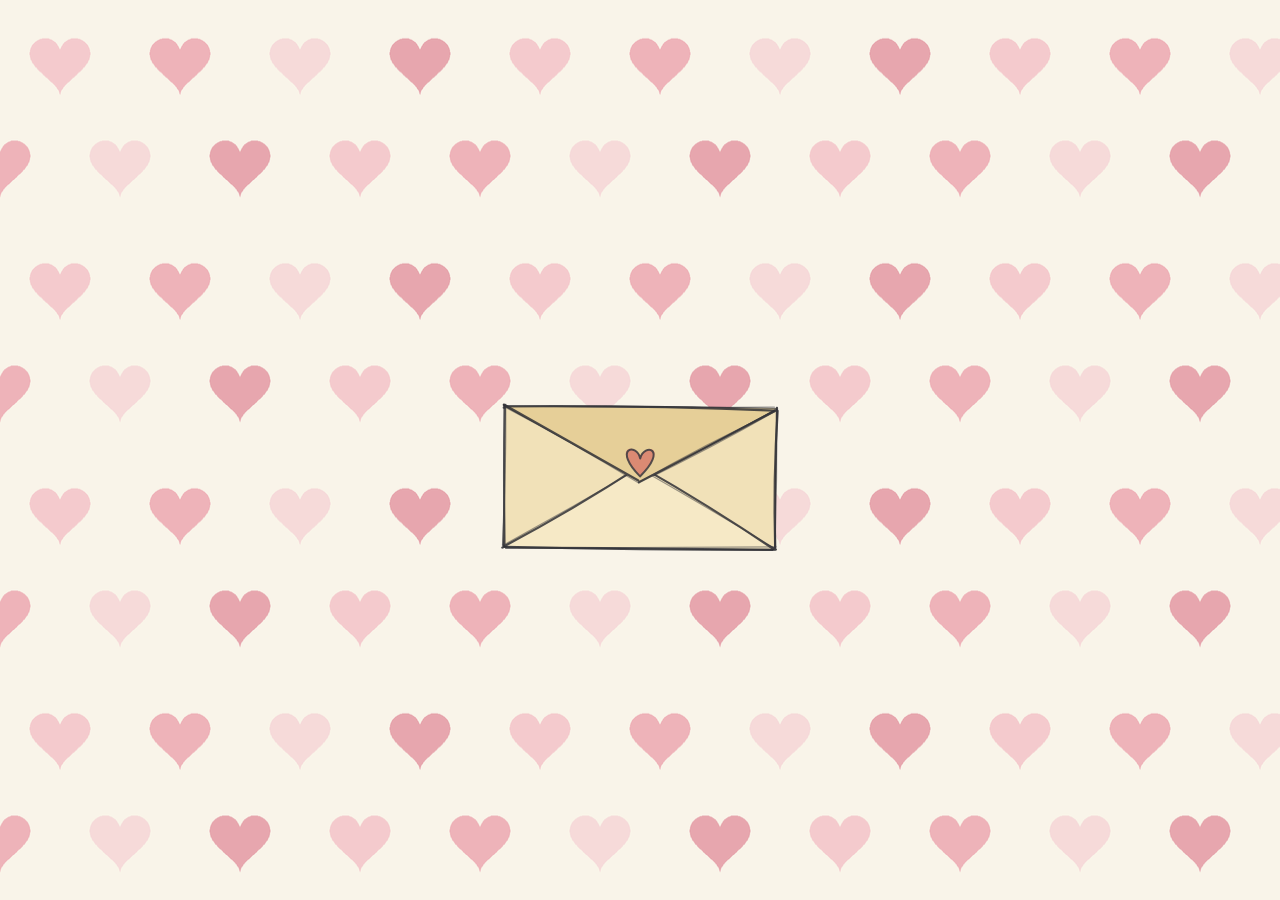
==== index.html @ 7e791c70 "Innit" ====
<!DOCTYPE html>
<html>

<head>
  <meta charset="utf-8">
  <meta name="viewport" content="width=device-width, initial-scale=1, viewport-fit=cover">
  <title>You're invited</title>
  <link href="style.css" rel="stylesheet">
</head>

<body>
  <div class="patron-container">
    <div class="patron-row"></div>
    <div class="patron-row"></div>
    <div class="patron-row"></div>
    <div class="patron-row"></div>
  </div>
  <canvas id="c" width="340" height="260"></canvas>

  <dialog id="box">
    <button id="close">Cerrar</button>
    <iframe id="page"></iframe>
  </dialog>

  <script src="script.js"></script>
</body>

</html>
---- style.css ----
:root {
    box-sizing: border-box;
    padding-top: env(safe-area-inset-top, 0px);
    padding-bottom: env(safe-area-inset-bottom, 0px);
    --color-bg: #f4efe3;

    --img-width: 1920px;
    --img-height: 220px;
    --time: 120s;
}

@media (max-width: 600px) {
    :root {
        --time: 80s;
        /* same visual speed on a smaller image */
    }
}

body {
    margin: 0;
    min-height: 100vh;
    display: flex;
    flex-direction: column;
    align-items: center;
    justify-content: center;
    background: var(--color-bg);
    color: #444;
    font-family: sans-serif;
}

canvas {
    max-width: 94%;
    cursor: pointer;
    z-index: 1;
}

p {
    font-size: 18px;
    margin-top: 8px;
    animation: pulse 1.6s ease-in-out infinite;
}

dialog {
    width: 80vw;
    max-width: none;
    height: 100dvh;
    max-height: none;
    margin: 0 auto;
    padding: 0;
    border: 3px solid #555;
    border-radius: 4px;
    background: var(--color-bg);
    overflow: hidden;
    z-index: 99;
}

dialog::backdrop {
    background: rgba(40, 35, 30, .55);
}

iframe {
    width: 100%;
    height: 100%;
    border: 0;
    background: var(--color-bg);
    display: block;
}

button {
    position: absolute;
    top: 10px;
    right: 10px;
    padding: 6px 14px;
    font-size: 16px;
    border: 2px solid #555;
    border-radius: 6px;
    background: var(--color-bg);
    color: #444;
    cursor: pointer;
}

.patron-container {
    position: fixed;
    top: 0;
    /* Asegura que empiece arriba */
    left: 0;
    /* Asegura que empiece a la izquierda */
    display: flex;
    flex-direction: column;
    width: 100vw;
    height: 100vh;
}

.patron-row {
    z-index: -1;
    flex: 1;
    width: 100%;
    max-height: 100%;
    background-image: url('./res/public/hearts_strip.png');
    background-repeat: repeat-x;
    opacity: 0.5;
    aspect-ratio: calc(var(--img-height) * (var(--img-width) / var(--img-height)));;
    background-size: var(--img-width) 100%;
    /* Centramos verticalmente la tira de imágenes dentro de la fila */
    background-position: 0 center;
    background-blend-mode: color;
    image-rendering: optimizeQuality;
}

dialog[open] {
    animation: pop .35s ease-out;
}

@keyframes pulse {
    50% {
        transform: scale(1.08);
        opacity: .6;
    }
}

@keyframes pop {
    from {
        transform: scale(.9) translateY(30px);
        opacity: 0;
    }
}

@media (prefers-reduced-motion: reduce) {

    p,
    dialog[open],
    .patron-row {
        /* También frena el fondo si el usuario prefiere sin movimiento */
        animation: none;
    }
}

@media (max-width:600px) {
    dialog {
        width: 100vw;
    }
}

/* --- CONFIGURACIÓN DE LAS ANIMACIONES ALTERNAS --- */
.patron-row:nth-child(odd) {
    animation: moveLeft var(--time) linear infinite;
}

.patron-row:nth-child(even) {
    animation: moveRight var(--time) linear infinite;
}

/* Animación puramente horizontal hacia la IZQUIERDA */
@keyframes moveLeft {
    from {
        background-position-x: 0;
    }

    to {
        /* Valor negativo para desplazar hacia la izquierda de forma limpia */
        background-position-x: calc(-1 * var(--img-width));
    }
}

/* Animación puramente horizontal hacia la DERECHA */
@keyframes moveRight {
    from {
        background-position-x: 0;
    }

    to {
        background-position-x: var(--img-width);
    }
}
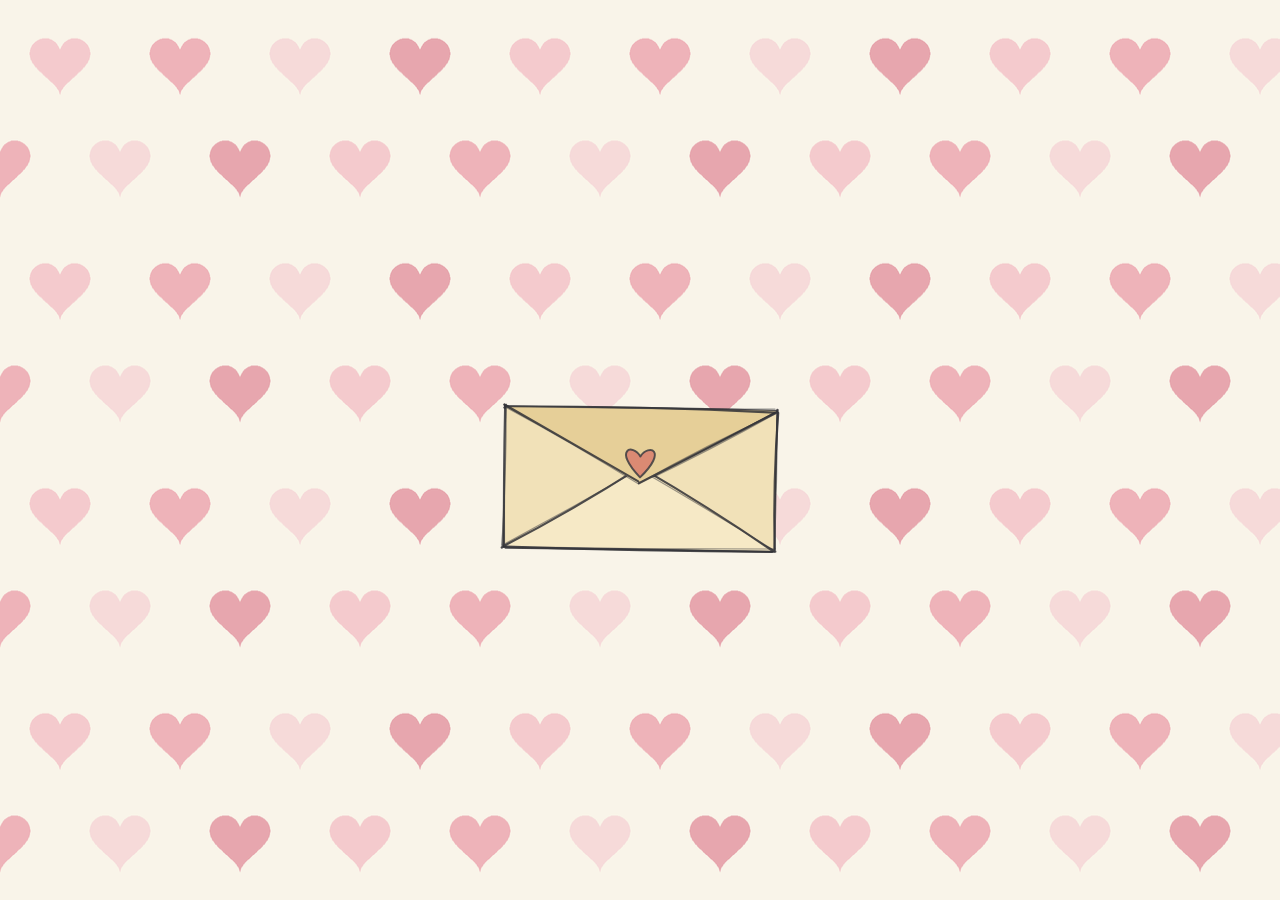
==== commit 88eab4ac: "Mas" ====
--- a/index.html
+++ b/index.html
@@ -4,7 +4,7 @@
 <head>
   <meta charset="utf-8">
   <meta name="viewport" content="width=device-width, initial-scale=1, viewport-fit=cover">
-  <title>You're invited</title>
+  <title>Estas invitado</title>
   <link href="style.css" rel="stylesheet">
 </head>
 
